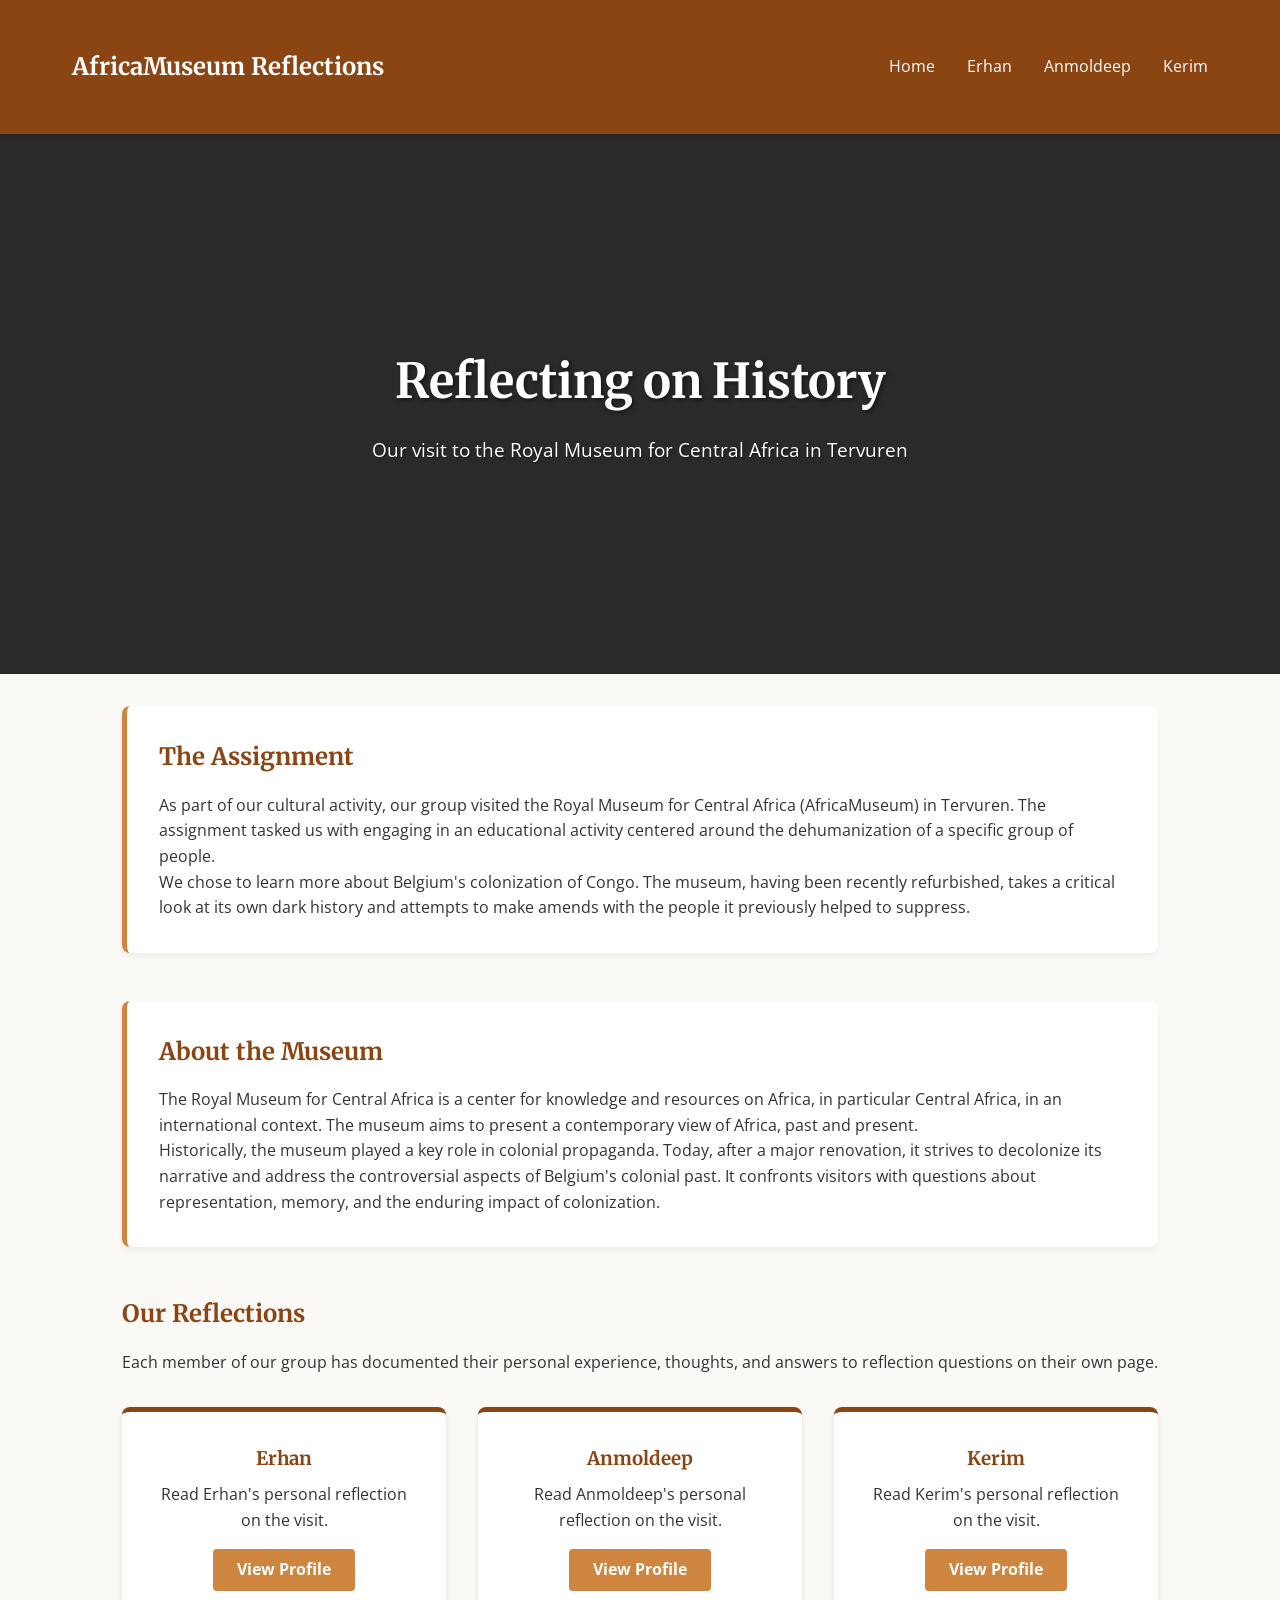
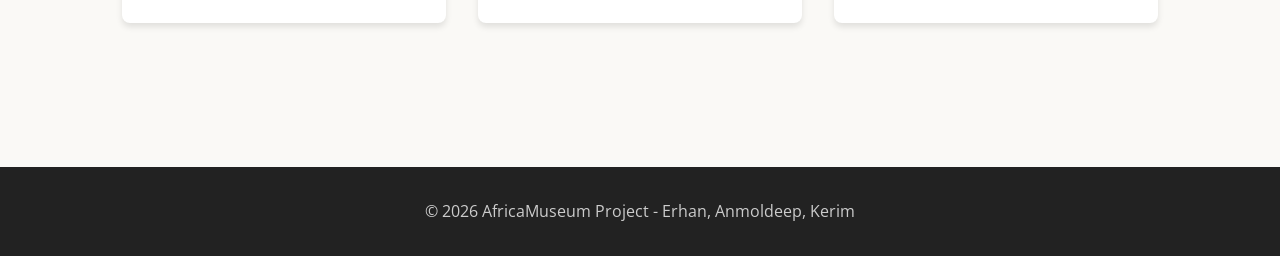
==== index.html @ 5ad71467 "start" ====
<!DOCTYPE html>
<html lang="en">
<head>
    <meta charset="UTF-8">
    <meta name="viewport" content="width=device-width, initial-scale=1.0">
    <title>Africa Museum Project</title>
    <link href="https://fonts.googleapis.com/css2?family=Merriweather:wght@400;700&family=Open+Sans:wght@400;600&display=swap" rel="stylesheet">
    <link rel="stylesheet" href="css/style.css">
</head>
<body>

    <!-- Navigation -->
    <nav class="navbar">
        <div class="container">
            <a href="index.html" class="logo">AfricaMuseum Reflections</a>
            <ul class="nav-links">
                <li><a href="index.html">Home</a></li>
                <li><a href="erhan.html">Erhan</a></li>
                <li><a href="anmoldeep.html">Anmoldeep</a></li>
                <li><a href="kerim.html">Kerim</a></li>
            </ul>
        </div>
    </nav>

    <!-- Hero Section -->
    <header class="hero">
        <div class="hero-content">
            <h1>Reflecting on History</h1>
            <p>Our visit to the Royal Museum for Central Africa in Tervuren</p>
        </div>
    </header>

    <!-- Main Content -->
    <main class="container">
        
        <!-- Assignment Context -->
        <section class="intro-text">
            <h2>The Assignment</h2>
            <p>As part of our cultural activity, our group visited the Royal Museum for Central Africa (AfricaMuseum) in Tervuren. The assignment tasked us with engaging in an educational activity centered around the dehumanization of a specific group of people.</p>
            <p>We chose to learn more about Belgium's colonization of Congo. The museum, having been recently refurbished, takes a critical look at its own dark history and attempts to make amends with the people it previously helped to suppress.</p>
        </section>

        <!-- Museum History / Context -->
        <section class="museum-history">
            <h2>About the Museum</h2>
            <p>The Royal Museum for Central Africa is a center for knowledge and resources on Africa, in particular Central Africa, in an international context. The museum aims to present a contemporary view of Africa, past and present.</p>
            <p>Historically, the museum played a key role in colonial propaganda. Today, after a major renovation, it strives to decolonize its narrative and address the controversial aspects of Belgium's colonial past. It confronts visitors with questions about representation, memory, and the enduring impact of colonization.</p>
        </section>

        <!-- Student Reflections Links -->
        <section>
            <h2>Our Reflections</h2>
            <p>Each member of our group has documented their personal experience, thoughts, and answers to reflection questions on their own page.</p>
            
            <div class="student-grid">
                <div class="student-card">
                    <h3>Erhan</h3>
                    <p>Read Erhan's personal reflection on the visit.</p>
                    <a href="erhan.html" class="btn">View Profile</a>
                </div>
                <div class="student-card">
                    <h3>Anmoldeep</h3>
                    <p>Read Anmoldeep's personal reflection on the visit.</p>
                    <a href="anmoldeep.html" class="btn">View Profile</a>
                </div>
                <div class="student-card">
                    <h3>Kerim</h3>
                    <p>Read Kerim's personal reflection on the visit.</p>
                    <a href="kerim.html" class="btn">View Profile</a>
                </div>
            </div>
        </section>

    </main>

    <!-- Footer -->
    <footer>
        <p>&copy; 2026 AfricaMuseum Project - Erhan, Anmoldeep, Kerim</p>
    </footer>

</body>
</html>
---- css/style.css ----
:root {
    --primary-color: #8B4513; /* SaddleBrown */
    --secondary-color: #CD853F; /* Peru */
    --accent-color: #DAA520; /* GoldenRod */
    --bg-color: #FAF9F6; /* Off-white / Eggshell */
    --text-color: #333;
    --light-text: #fff;
    --font-heading: 'Merriweather', serif;
    --font-body: 'Open Sans', sans-serif;
}

* {
    box-sizing: border-box;
    margin: 0;
    padding: 0;
}

body {
    font-family: var(--font-body);
    background-color: var(--bg-color);
    color: var(--text-color);
    line-height: 1.6;
}

h1, h2, h3, h4, h5, h6 {
    font-family: var(--font-heading);
    color: var(--primary-color);
    margin-bottom: 1rem;
}

a {
    text-decoration: none;
    color: inherit;
    transition: color 0.3s ease;
}

ul {
    list-style: none;
}

/* Navbar */
.navbar {
    background-color: var(--primary-color);
    color: var(--light-text);
    padding: 1rem 2rem;
    position: sticky;
    top: 0;
    z-index: 1000;
    box-shadow: 0 2px 5px rgba(0,0,0,0.1);
}

.navbar .container {
    display: flex;
    justify-content: space-between;
    align-items: center;
    max-width: 1200px;
    margin: 0 auto;
}

.logo {
    font-size: 1.5rem;
    font-weight: bold;
    font-family: var(--font-heading);
}

.nav-links {
    display: flex;
    gap: 2rem;
}

.nav-links a:hover {
    color: var(--accent-color);
}

/* Hero Section */
.hero {
    background: linear-gradient(rgba(0,0,0,0.5), rgba(0,0,0,0.5)), url('../images/museum-bg.jpg'); /* Placeholder for image */
    background-color: #555; /* Fallback */
    background-size: cover;
    background-position: center;
    height: 60vh;
    display: flex;
    justify-content: center;
    align-items: center;
    text-align: center;
    color: var(--light-text);
    padding: 0 1rem;
}

.hero-content h1 {
    font-size: 3rem;
    margin-bottom: 1rem;
    color: var(--light-text);
    text-shadow: 2px 2px 4px rgba(0,0,0,0.5);
}

.hero-content p {
    font-size: 1.2rem;
    max-width: 700px;
    margin: 0 auto;
    text-shadow: 1px 1px 2px rgba(0,0,0,0.5);
}

/* Container */
.container {
    max-width: 1100px;
    margin: 0 auto;
    padding: 2rem;
}

/* Sections */
section {
    margin-bottom: 3rem;
}

.intro-text, .museum-history {
    background: #fff;
    padding: 2rem;
    border-radius: 8px; /* Slightly rounded corners */
    box-shadow: 0 4px 6px rgba(0,0,0,0.05);
    border-left: 5px solid var(--secondary-color);
}

/* Cards for Students */
.student-grid {
    display: grid;
    grid-template-columns: repeat(auto-fit, minmax(250px, 1fr));
    gap: 2rem;
    margin-top: 2rem;
}

.student-card {
    background: #fff;
    border-radius: 8px;
    overflow: hidden;
    box-shadow: 0 4px 6px rgba(0,0,0,0.1);
    transition: transform 0.3s ease;
    text-align: center;
    padding: 2rem;
    border-top: 5px solid var(--primary-color);
}

.student-card:hover {
    transform: translateY(-5px);
}

.student-card h3 {
    margin-bottom: 0.5rem;
}

.btn {
    display: inline-block;
    padding: 0.5rem 1.5rem;
    background-color: var(--secondary-color);
    color: var(--light-text);
    border-radius: 4px;
    margin-top: 1rem;
    font-weight: bold;
}

.btn:hover {
    background-color: var(--primary-color);
}

/* Student Page Layout */
.profile-header {
    background-color: var(--primary-color);
    color: var(--light-text);
    padding: 3rem 0;
    text-align: center;
    margin-bottom: 2rem;
}

.reflection-section {
    background: #fff;
    padding: 2rem;
    margin-bottom: 2rem;
    border-radius: 8px;
    box-shadow: 0 2px 4px rgba(0,0,0,0.05);
}

.reflection-section h2 {
    border-bottom: 2px solid var(--accent-color);
    padding-bottom: 0.5rem;
    display: inline-block;
}

/* Footer */
footer {
    background-color: #222;
    color: #ccc;
    text-align: center;
    padding: 2rem;
    margin-top: 4rem;
}

/* Responsive */
@media (max-width: 768px) {
    .nav-links {
        display: none; /* simple mobile hide for now, could be burger menu */
    }
    .hero-content h1 {
        font-size: 2rem;
    }
}
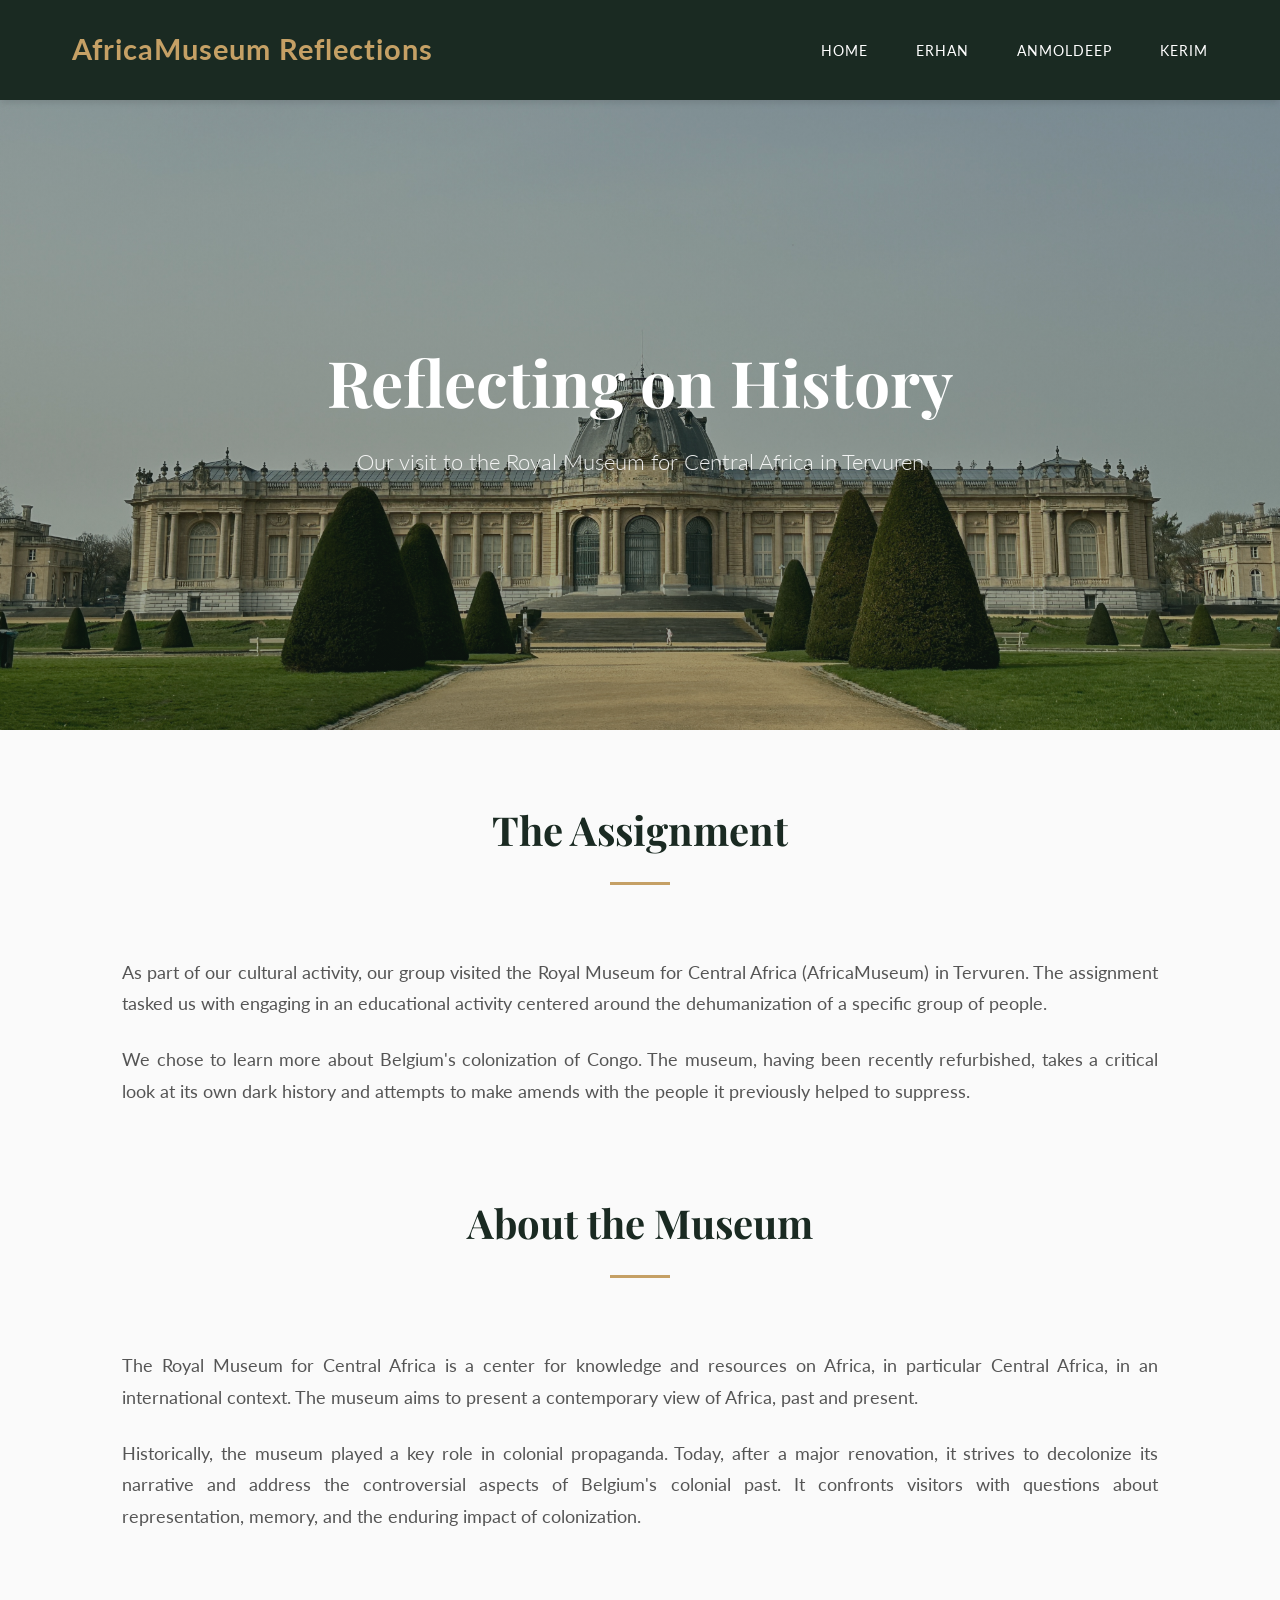
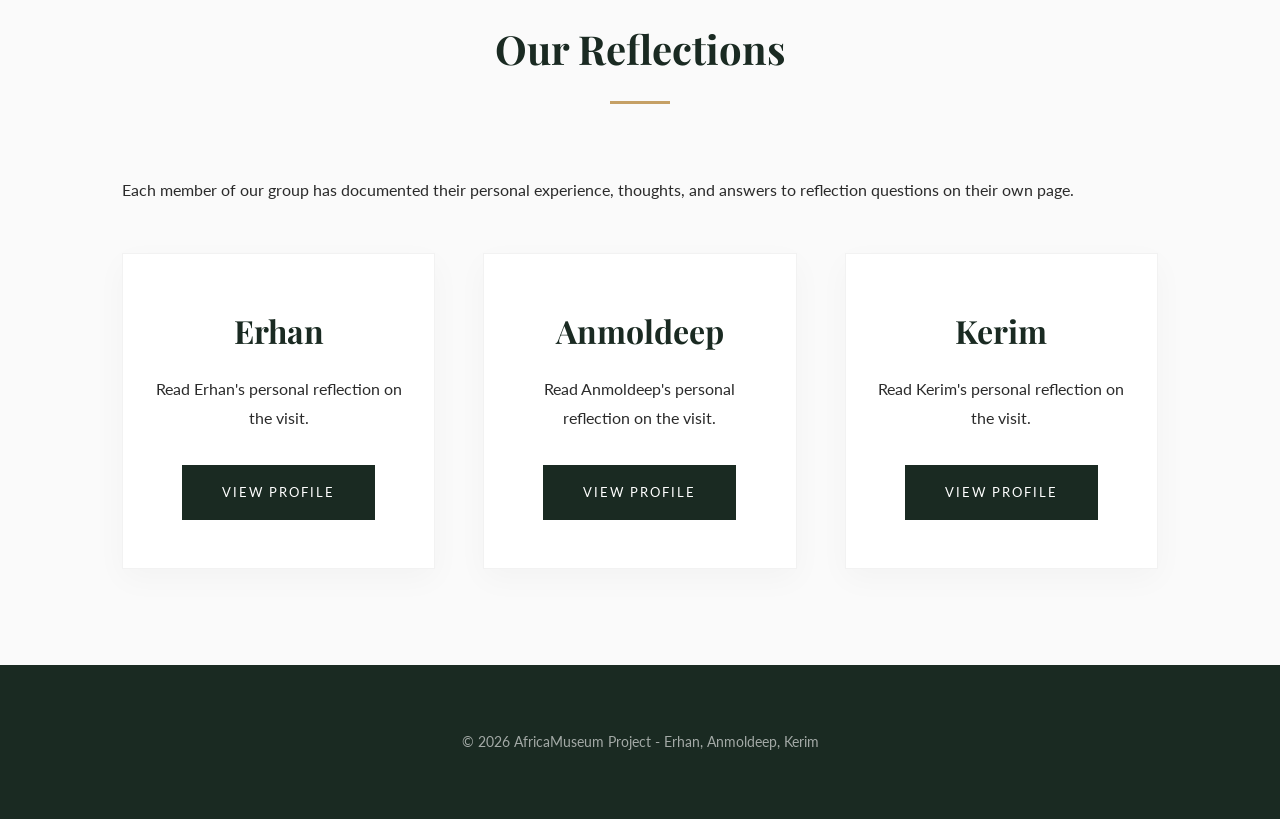
==== commit a6fb88a2: "begin met alles perfect" ====
--- a/index.html
+++ b/index.html
@@ -4,7 +4,7 @@
     <meta charset="UTF-8">
     <meta name="viewport" content="width=device-width, initial-scale=1.0">
     <title>Africa Museum Project</title>
-    <link href="https://fonts.googleapis.com/css2?family=Merriweather:wght@400;700&family=Open+Sans:wght@400;600&display=swap" rel="stylesheet">
+    <link href="https://fonts.googleapis.com/css2?family=Lato:wght@300;400;700&family=Playfair+Display:wght@400;700&display=swap" rel="stylesheet">
     <link rel="stylesheet" href="css/style.css">
 </head>
 <body>
--- a/css/style.css
+++ b/css/style.css
@@ -1,12 +1,13 @@
 :root {
-    --primary-color: #8B4513; /* SaddleBrown */
-    --secondary-color: #CD853F; /* Peru */
-    --accent-color: #DAA520; /* GoldenRod */
-    --bg-color: #FAF9F6; /* Off-white / Eggshell */
-    --text-color: #333;
-    --light-text: #fff;
-    --font-heading: 'Merriweather', serif;
-    --font-body: 'Open Sans', sans-serif;
+    --primary-color: #1a2a22; /* Zeer donkergroen - Professioneel en museum-achtig */
+    --accent-color: #c5a065; /* Goud/Beige - Klassiek en chique */
+    --bg-color: #fafafa; /* Heel lichtgrijs / bijna wit */
+    --text-color: #2b2b2b; /* Donkergrijs voor leesbaarheid */
+    --light-text: #ffffff;
+    --card-bg: #ffffff;
+    --font-heading: 'Playfair Display', serif; /* Elegante krant-achtige font */
+    --font-body: 'Lato', sans-serif; /* Strakke moderne font */
+    --spacing: 2rem;
 }
 
 * {
@@ -19,34 +20,34 @@
     font-family: var(--font-body);
     background-color: var(--bg-color);
     color: var(--text-color);
-    line-height: 1.6;
-}
-
-h1, h2, h3, h4, h5, h6 {
+    line-height: 1.8;
+}
+
+h1, h2, h3, h4 {
     font-family: var(--font-heading);
     color: var(--primary-color);
     margin-bottom: 1rem;
+    font-weight: 700;
 }
 
 a {
     text-decoration: none;
     color: inherit;
-    transition: color 0.3s ease;
+    transition: all 0.3s ease;
 }
 
 ul {
     list-style: none;
 }
 
-/* Navbar */
+/* Luxe Navbar */
 .navbar {
     background-color: var(--primary-color);
-    color: var(--light-text);
-    padding: 1rem 2rem;
+    padding: 1.5rem 0;
     position: sticky;
     top: 0;
     z-index: 1000;
-    box-shadow: 0 2px 5px rgba(0,0,0,0.1);
+    box-shadow: 0 4px 6px -1px rgba(0, 0, 0, 0.1);
 }
 
 .navbar .container {
@@ -55,151 +56,253 @@
     align-items: center;
     max-width: 1200px;
     margin: 0 auto;
+    padding: 0 2rem;
 }
 
 .logo {
-    font-size: 1.5rem;
+    font-size: 1.8rem;
     font-weight: bold;
-    font-family: var(--font-heading);
+    color: var(--accent-color);
+    letter-spacing: 1px;
 }
 
 .nav-links {
     display: flex;
-    gap: 2rem;
+    gap: 3rem;
+}
+
+.nav-links a {
+    color: var(--light-text);
+    font-weight: 400;
+    text-transform: uppercase;
+    font-size: 0.9rem;
+    letter-spacing: 1px;
+    position: relative;
+}
+
+.nav-links a::after {
+    content: '';
+    position: absolute;
+    width: 0;
+    height: 2px;
+    bottom: -5px;
+    left: 0;
+    background-color: var(--accent-color);
+    transition: width 0.3s ease;
 }
 
 .nav-links a:hover {
     color: var(--accent-color);
 }
 
-/* Hero Section */
+.nav-links a:hover::after {
+    width: 100%;
+}
+
+.nav-links a.active {
+    color: var(--accent-color);
+    border-bottom: 2px solid var(--accent-color);
+}
+
+
+/* Modern Hero Section */
 .hero {
-    background: linear-gradient(rgba(0,0,0,0.5), rgba(0,0,0,0.5)), url('../images/museum-bg.jpg'); /* Placeholder for image */
-    background-color: #555; /* Fallback */
+    background: linear-gradient(rgba(26, 42, 34, 0.4), rgba(26, 42, 34, 0.4)), url('../HoofdFoto.JPG');
+    background-color: var(--primary-color); /* Fallback */
     background-size: cover;
     background-position: center;
-    height: 60vh;
+    height: 70vh;
     display: flex;
     justify-content: center;
     align-items: center;
     text-align: center;
     color: var(--light-text);
-    padding: 0 1rem;
+    padding: 0 2rem;
+    margin-bottom: 4rem;
+}
+
+.hero-content {
+    max-width: 800px;
+    animation: fadeIn 1s ease-out;
 }
 
 .hero-content h1 {
-    font-size: 3rem;
-    margin-bottom: 1rem;
-    color: var(--light-text);
-    text-shadow: 2px 2px 4px rgba(0,0,0,0.5);
+    font-size: 4rem;
+    color: var(--light-text);
+    margin-bottom: 1.5rem;
+    line-height: 1.1;
 }
 
 .hero-content p {
-    font-size: 1.2rem;
-    max-width: 700px;
-    margin: 0 auto;
-    text-shadow: 1px 1px 2px rgba(0,0,0,0.5);
-}
-
-/* Container */
+    font-size: 1.4rem;
+    font-weight: 300;
+    opacity: 0.9;
+}
+
+/* Layout Container */
 .container {
     max-width: 1100px;
     margin: 0 auto;
-    padding: 2rem;
-}
-
-/* Sections */
+    padding: 0 2rem;
+}
+
+/* Secties met witruimte */
 section {
+    margin-bottom: 5rem;
+}
+
+section h2 {
+    font-size: 2.5rem;
+    text-align: center;
+    position: relative;
+    padding-bottom: 1.5rem;
     margin-bottom: 3rem;
-}
-
-.intro-text, .museum-history {
-    background: #fff;
-    padding: 2rem;
-    border-radius: 8px; /* Slightly rounded corners */
-    box-shadow: 0 4px 6px rgba(0,0,0,0.05);
-    border-left: 5px solid var(--secondary-color);
-}
-
-/* Cards for Students */
+    color: var(--primary-color);
+}
+
+section h2::after {
+    content: '';
+    display: block;
+    width: 60px;
+    height: 3px;
+    background-color: var(--accent-color);
+    margin: 1rem auto 0;
+}
+
+/* Tekstblokken */
+.intro-text p, .museum-history p, .reflection-section p {
+    font-size: 1.1rem;
+    color: #555;
+    margin-bottom: 1.5rem;
+    text-align: justify;
+}
+
+.content-box {
+    background: var(--card-bg);
+    padding: 3rem;
+    border-radius: 1px;
+    box-shadow: 0 20px 40px rgba(0,0,0,0.04);
+}
+
+/* Student Cards - Minimalistisch */
 .student-grid {
     display: grid;
-    grid-template-columns: repeat(auto-fit, minmax(250px, 1fr));
-    gap: 2rem;
-    margin-top: 2rem;
+    grid-template-columns: repeat(auto-fit, minmax(300px, 1fr));
+    gap: 3rem;
+    margin-top: 3rem;
 }
 
 .student-card {
-    background: #fff;
-    border-radius: 8px;
-    overflow: hidden;
-    box-shadow: 0 4px 6px rgba(0,0,0,0.1);
-    transition: transform 0.3s ease;
-    text-align: center;
-    padding: 2rem;
-    border-top: 5px solid var(--primary-color);
+    background: var(--card-bg);
+    padding: 3rem 2rem;
+    text-align: center;
+    border: 1px solid rgba(0,0,0,0.05);
+    box-shadow: 0 10px 30px rgba(0,0,0,0.03);
+    transition: transform 0.4s cubic-bezier(0.175, 0.885, 0.32, 1.275), box-shadow 0.4s ease;
 }
 
 .student-card:hover {
-    transform: translateY(-5px);
+    transform: translateY(-10px);
+    box-shadow: 0 20px 40px rgba(0,0,0,0.08);
+    border-bottom: 3px solid var(--accent-color);
 }
 
 .student-card h3 {
-    margin-bottom: 0.5rem;
+    font-size: 2rem;
+    margin-bottom: 1rem;
 }
 
 .btn {
     display: inline-block;
-    padding: 0.5rem 1.5rem;
-    background-color: var(--secondary-color);
-    color: var(--light-text);
-    border-radius: 4px;
-    margin-top: 1rem;
+    padding: 1rem 2.5rem;
+    background-color: var(--primary-color);
+    color: var(--light-text);
+    text-transform: uppercase;
+    font-size: 0.8rem;
+    letter-spacing: 2px;
+    margin-top: 2rem;
+    border: none;
+    cursor: pointer;
+    transition: background-color 0.3s;
+}
+
+.btn:hover {
+    background-color: var(--accent-color);
+    color: var(--primary-color);
     font-weight: bold;
 }
 
-.btn:hover {
-    background-color: var(--primary-color);
-}
-
-/* Student Page Layout */
+/* Student Profile Page Specifics */
 .profile-header {
     background-color: var(--primary-color);
     color: var(--light-text);
-    padding: 3rem 0;
-    text-align: center;
-    margin-bottom: 2rem;
-}
-
+    padding: 6rem 0;
+    text-align: center;
+    margin-bottom: 4rem;
+}
+
+.profile-header h1 {
+    color: var(--accent-color);
+    font-size: 3.5rem;
+}
+
+/* Reflection Section Tweaks */
 .reflection-section {
-    background: #fff;
-    padding: 2rem;
-    margin-bottom: 2rem;
-    border-radius: 8px;
-    box-shadow: 0 2px 4px rgba(0,0,0,0.05);
+    background: var(--card-bg);
+    padding: 3rem;
+    margin-bottom: 3rem;
+    box-shadow: 0 5px 15px rgba(0,0,0,0.03);
+    border-left: 4px solid var(--accent-color);
 }
 
 .reflection-section h2 {
-    border-bottom: 2px solid var(--accent-color);
+    text-align: left;
+    font-size: 2rem;
+    border: none;
     padding-bottom: 0.5rem;
-    display: inline-block;
-}
-
-/* Footer */
+}
+
+.reflection-section h2::after {
+    margin: 1rem 0 0; /* Left align underline */
+}
+
+.reflection-section h3 {
+    font-family: var(--font-body);
+    font-size: 1.2rem;
+    color: var(--accent-color);
+    margin-top: 2rem;
+    margin-bottom: 0.5rem;
+    text-transform: uppercase;
+    letter-spacing: 1px;
+}
+
+/* Footer stringently */
 footer {
-    background-color: #222;
-    color: #ccc;
-    text-align: center;
-    padding: 2rem;
-    margin-top: 4rem;
-}
-
-/* Responsive */
+    background-color: var(--primary-color);
+    color: rgba(255,255,255,0.6);
+    text-align: center;
+    padding: 4rem 2rem;
+    margin-top: 6rem;
+    font-size: 0.9rem;
+}
+
+/* Animatie */
+@keyframes fadeIn {
+    from { opacity: 0; transform: translateY(20px); }
+    to { opacity: 1; transform: translateY(0); }
+}
+
+/* Mobile Tweaks */
 @media (max-width: 768px) {
     .nav-links {
-        display: none; /* simple mobile hide for now, could be burger menu */
+        display: none; /* Add JS for hamburger later if needed */
     }
+    
     .hero-content h1 {
-        font-size: 2rem;
+        font-size: 2.5rem;
     }
-}
+    
+    .student-grid {
+        grid-template-columns: 1fr;
+    }
+}
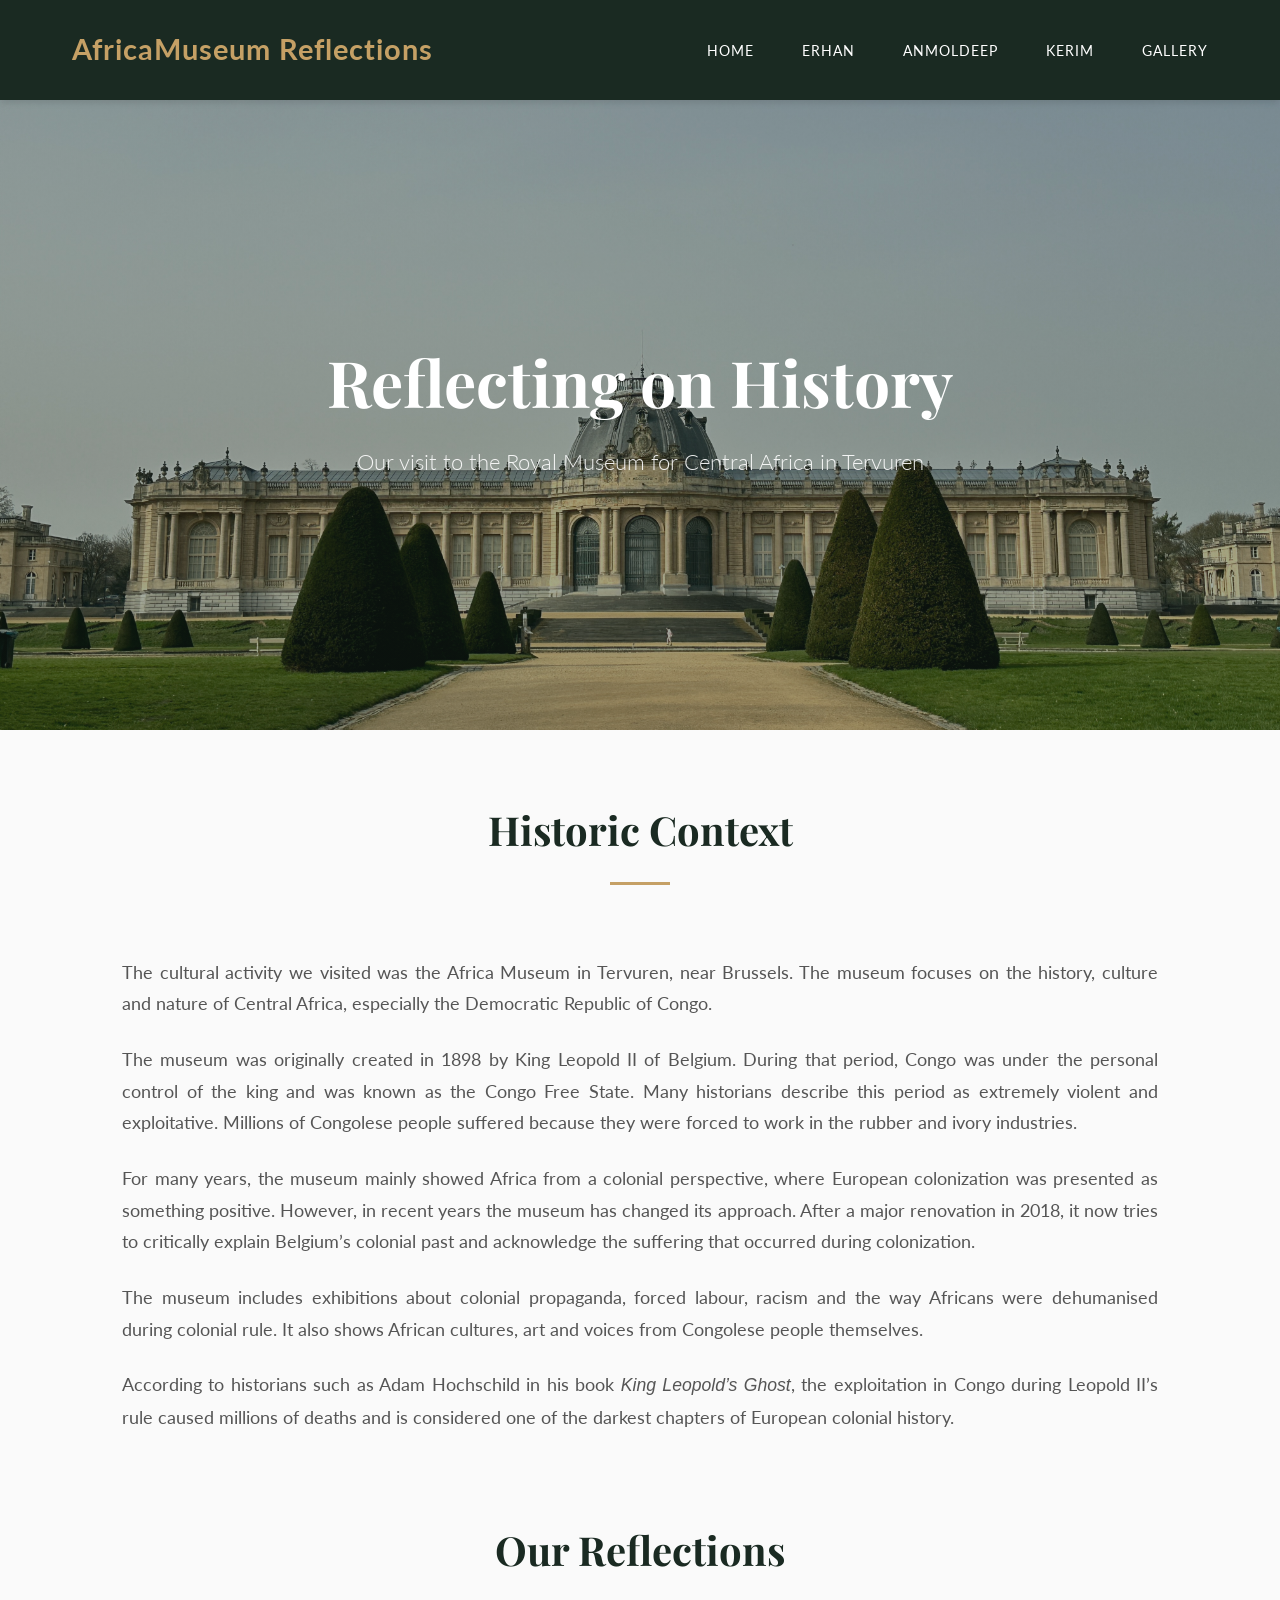
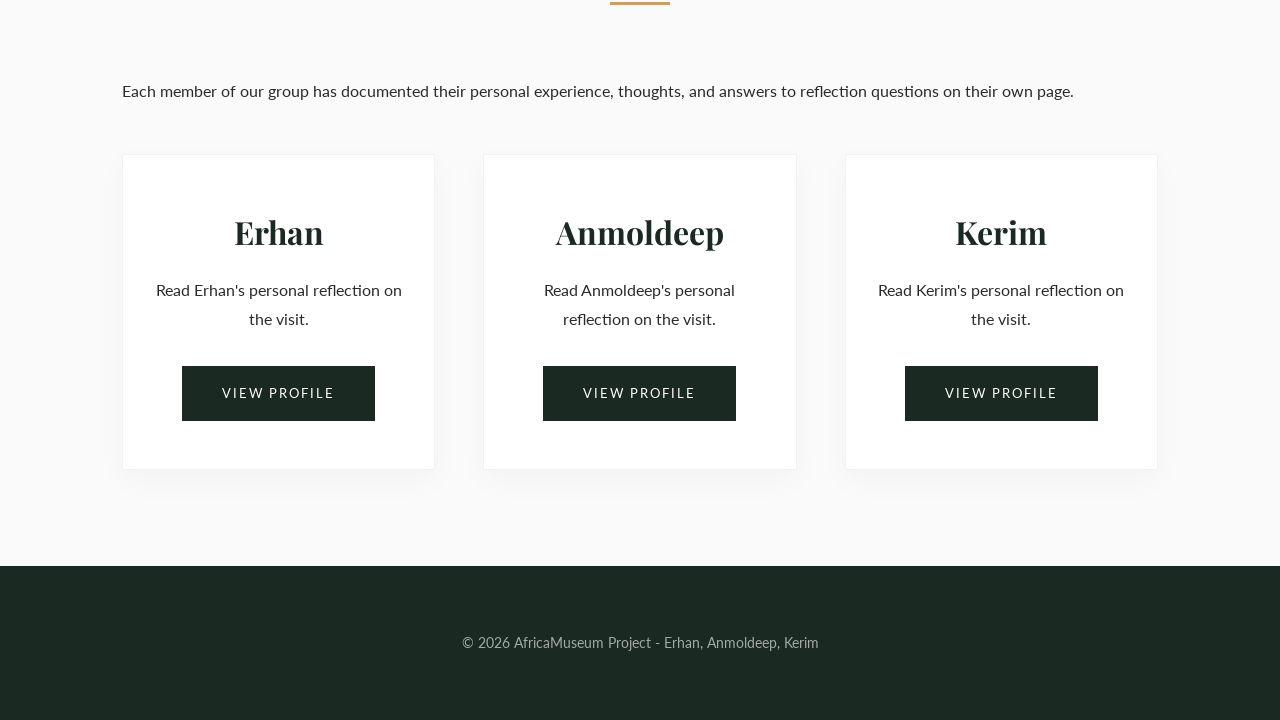
==== commit 1e2076c3: "site fully ready voor iedereen" ====
--- a/index.html
+++ b/index.html
@@ -18,6 +18,7 @@
                 <li><a href="erhan.html">Erhan</a></li>
                 <li><a href="anmoldeep.html">Anmoldeep</a></li>
                 <li><a href="kerim.html">Kerim</a></li>
+                <li><a href="gallery.html">Gallery</a></li>
             </ul>
         </div>
     </nav>
@@ -33,18 +34,18 @@
     <!-- Main Content -->
     <main class="container">
         
-        <!-- Assignment Context -->
-        <section class="intro-text">
-            <h2>The Assignment</h2>
-            <p>As part of our cultural activity, our group visited the Royal Museum for Central Africa (AfricaMuseum) in Tervuren. The assignment tasked us with engaging in an educational activity centered around the dehumanization of a specific group of people.</p>
-            <p>We chose to learn more about Belgium's colonization of Congo. The museum, having been recently refurbished, takes a critical look at its own dark history and attempts to make amends with the people it previously helped to suppress.</p>
-        </section>
-
-        <!-- Museum History / Context -->
-        <section class="museum-history">
-            <h2>About the Museum</h2>
-            <p>The Royal Museum for Central Africa is a center for knowledge and resources on Africa, in particular Central Africa, in an international context. The museum aims to present a contemporary view of Africa, past and present.</p>
-            <p>Historically, the museum played a key role in colonial propaganda. Today, after a major renovation, it strives to decolonize its narrative and address the controversial aspects of Belgium's colonial past. It confronts visitors with questions about representation, memory, and the enduring impact of colonization.</p>
+        <!-- Historic Context -->
+        <section class="intro-text" id="historic-context">
+            <h2>Historic Context</h2>
+            <p>The cultural activity we visited was the Africa Museum in Tervuren, near Brussels. The museum focuses on the history, culture and nature of Central Africa, especially the Democratic Republic of Congo.</p>
+            
+            <p>The museum was originally created in 1898 by King Leopold II of Belgium. During that period, Congo was under the personal control of the king and was known as the Congo Free State. Many historians describe this period as extremely violent and exploitative. Millions of Congolese people suffered because they were forced to work in the rubber and ivory industries.</p>
+            
+            <p>For many years, the museum mainly showed Africa from a colonial perspective, where European colonization was presented as something positive. However, in recent years the museum has changed its approach. After a major renovation in 2018, it now tries to critically explain Belgium’s colonial past and acknowledge the suffering that occurred during colonization.</p>
+            
+            <p>The museum includes exhibitions about colonial propaganda, forced labour, racism and the way Africans were dehumanised during colonial rule. It also shows African cultures, art and voices from Congolese people themselves.</p>
+            
+            <p>According to historians such as Adam Hochschild in his book <em>King Leopold’s Ghost</em>, the exploitation in Congo during Leopold II’s rule caused millions of deaths and is considered one of the darkest chapters of European colonial history.</p>
         </section>
 
         <!-- Student Reflections Links -->
--- a/css/style.css
+++ b/css/style.css
@@ -107,7 +107,7 @@
 
 /* Modern Hero Section */
 .hero {
-    background: linear-gradient(rgba(26, 42, 34, 0.4), rgba(26, 42, 34, 0.4)), url('../HoofdFoto.JPG');
+    background: linear-gradient(rgba(26, 42, 34, 0.4), rgba(26, 42, 34, 0.4)), url('../images/HoofdFoto.JPG');
     background-color: var(--primary-color); /* Fallback */
     background-size: cover;
     background-position: center;
@@ -274,6 +274,63 @@
     margin-bottom: 0.5rem;
     text-transform: uppercase;
     letter-spacing: 1px;
+}
+
+/* Gallery Styles */
+.gallery-grid {
+    display: grid;
+    grid-template-columns: repeat(auto-fill, minmax(280px, 1fr));
+    gap: 20px;
+}
+
+.gallery-item {
+    position: relative;
+    overflow: hidden;
+    border-radius: 8px;
+    box-shadow: 0 4px 6px rgba(0,0,0,0.1);
+    transition: transform 0.3s ease;
+    cursor: pointer;
+}
+
+.gallery-item:hover {
+    transform: scale(1.02);
+}
+
+.gallery-item img {
+    width: 100%;
+    height: 100%;
+    object-fit: cover;
+    display: block;
+}
+
+.gallery-item .caption {
+    position: absolute;
+    bottom: 0;
+    left: 0;
+    width: 100%;
+    background: rgba(26, 42, 34, 0.8); /* Primary color with transparency */
+    color: #fff;
+    padding: 10px;
+    text-align: center;
+    opacity: 0;
+    transition: opacity 0.3s ease;
+}
+
+.gallery-item:hover .caption {
+    opacity: 1;
+}
+
+/* Erhan Specific Styles */
+.hero-erhan {
+    background: linear-gradient(rgba(26, 42, 34, 0.4), rgba(26, 42, 34, 0.4)), url('../images/erhan-bg.JPG'); 
+    background-size: cover;
+    background-position: center;
+    height: 70vh;
+    display: flex;
+    justify-content: center;
+    align-items: center;
+    padding: 0 2rem;
+    color: var(--light-text);
 }
 
 /* Footer stringently */
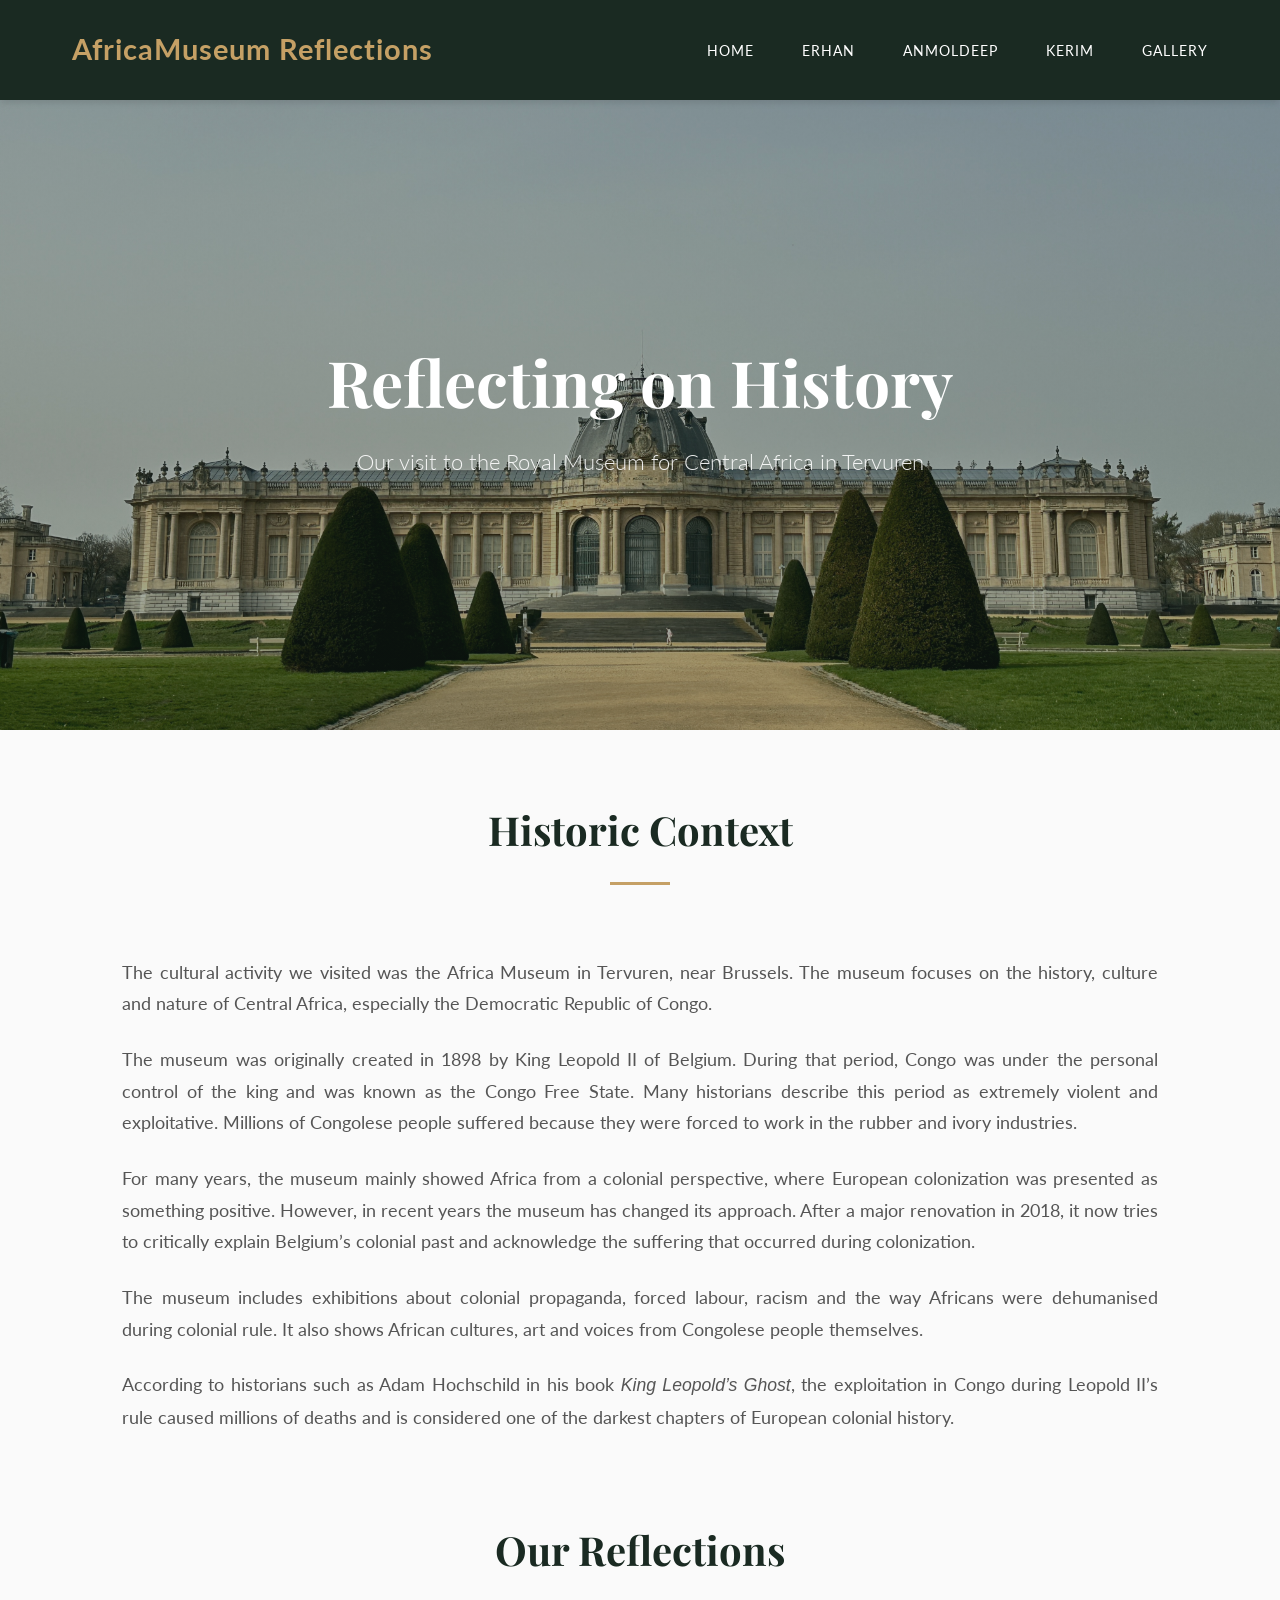
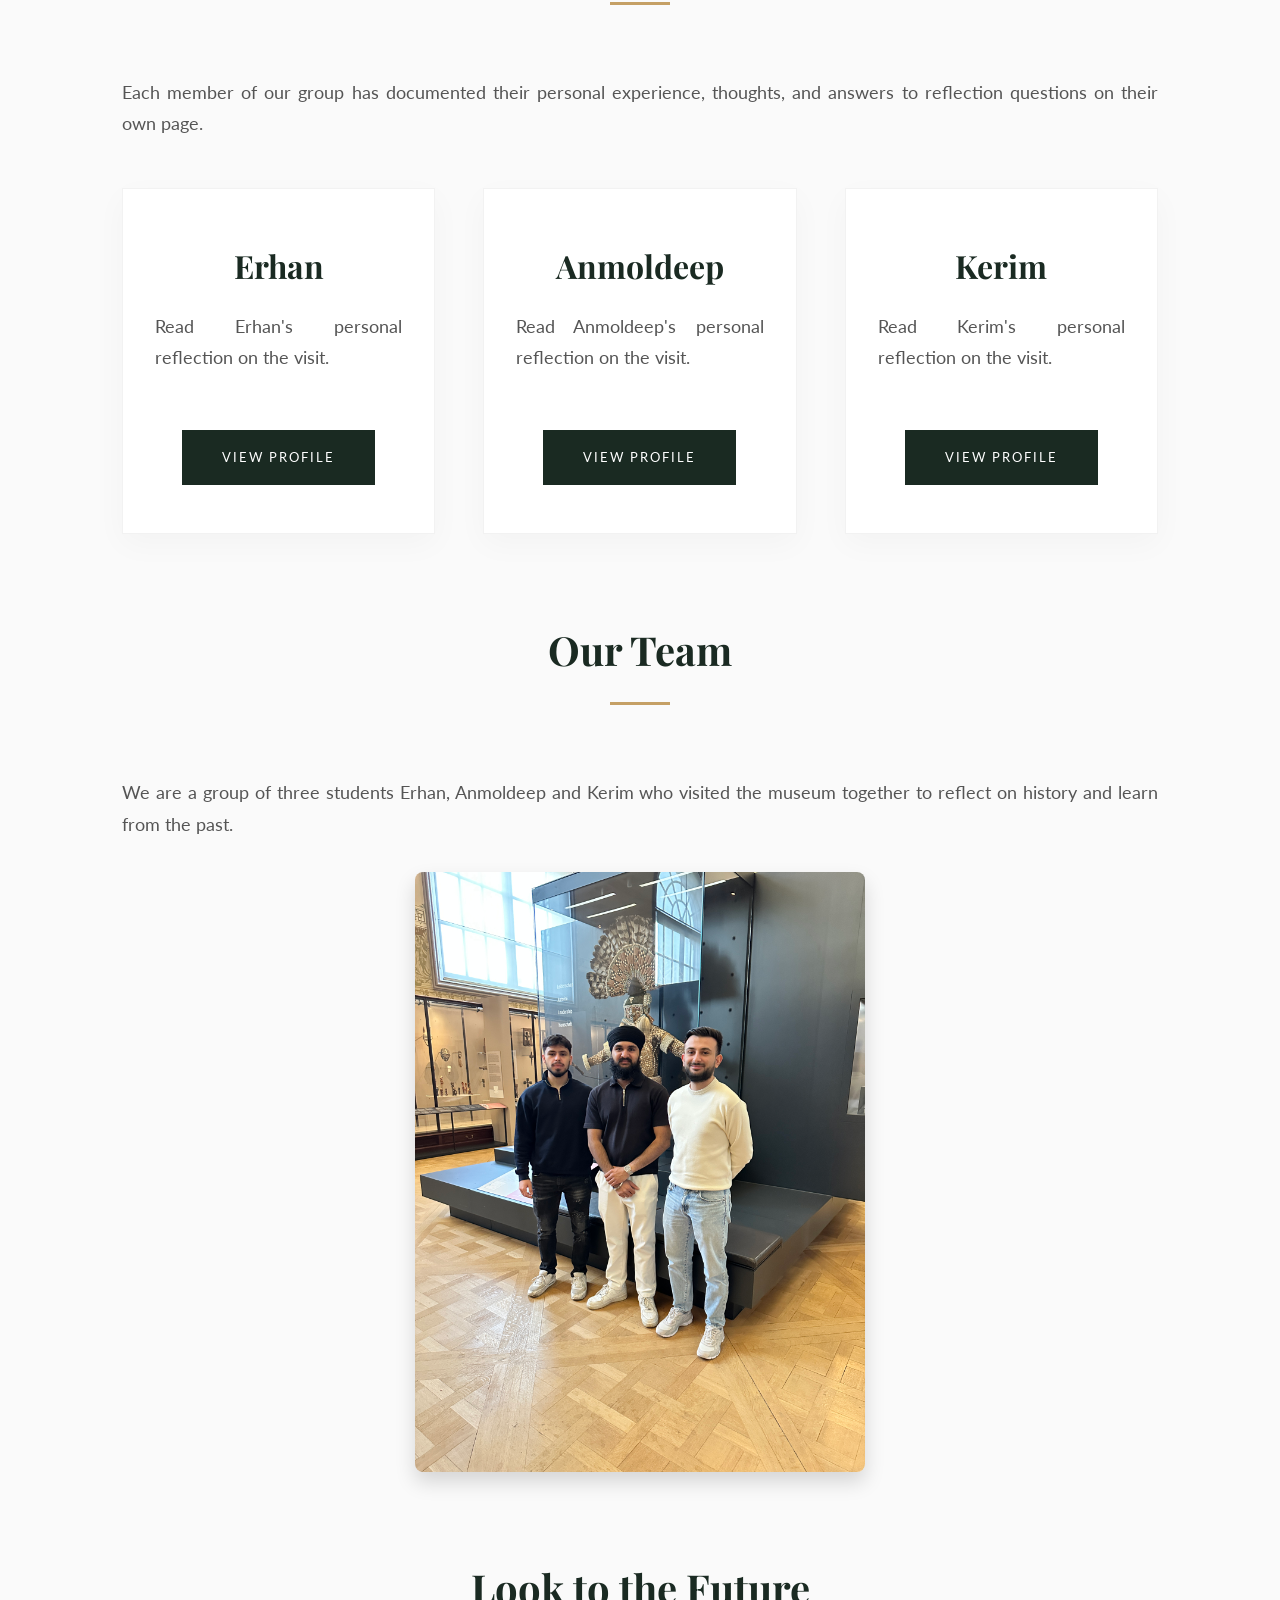
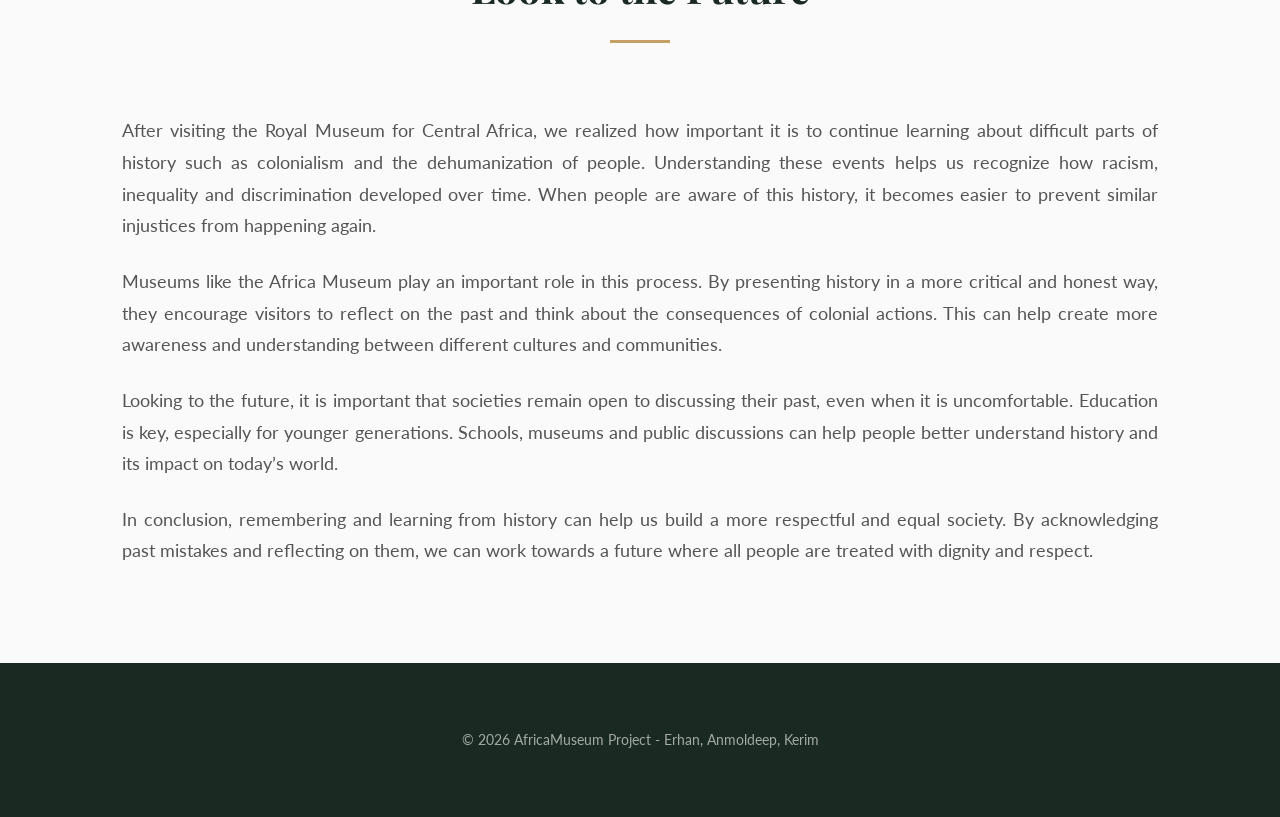
==== commit f2809a13: "Erhan klaar met home pagina" ====
--- a/index.html
+++ b/index.html
@@ -49,7 +49,7 @@
         </section>
 
         <!-- Student Reflections Links -->
-        <section>
+        <section class="intro-text">
             <h2>Our Reflections</h2>
             <p>Each member of our group has documented their personal experience, thoughts, and answers to reflection questions on their own page.</p>
             
@@ -72,6 +72,27 @@
             </div>
         </section>
 
+        <!-- Our Team -->
+        <section class="intro-text" style="text-align: center;">
+            <h2>Our Team</h2>
+            <p>We are a group of three students Erhan, Anmoldeep and Kerim who visited the museum together to reflect on history and learn from the past.</p>
+            <div style="display: flex; justify-content: center; margin-top: 2rem;">
+                <img src="images/team-foto.JPG" alt="Our Team at the Museum" style="max-width: 100%; max-height: 600px; border-radius: 8px; box-shadow: 0 10px 20px rgba(0,0,0,0.15); object-fit: contain;">
+            </div>
+        </section>
+
+        <!-- Look to the Future -->
+        <section class="intro-text">
+            <h2>Look to the Future</h2>
+            <p>After visiting the Royal Museum for Central Africa, we realized how important it is to continue learning about difficult parts of history such as colonialism and the dehumanization of people. Understanding these events helps us recognize how racism, inequality and discrimination developed over time. When people are aware of this history, it becomes easier to prevent similar injustices from happening again.</p>
+            
+            <p>Museums like the Africa Museum play an important role in this process. By presenting history in a more critical and honest way, they encourage visitors to reflect on the past and think about the consequences of colonial actions. This can help create more awareness and understanding between different cultures and communities.</p>
+            
+            <p>Looking to the future, it is important that societies remain open to discussing their past, even when it is uncomfortable. Education is key, especially for younger generations. Schools, museums and public discussions can help people better understand history and its impact on today’s world.</p>
+            
+            <p>In conclusion, remembering and learning from history can help us build a more respectful and equal society. By acknowledging past mistakes and reflecting on them, we can work towards a future where all people are treated with dignity and respect.</p>
+        </section>
+
     </main>
 
     <!-- Footer -->
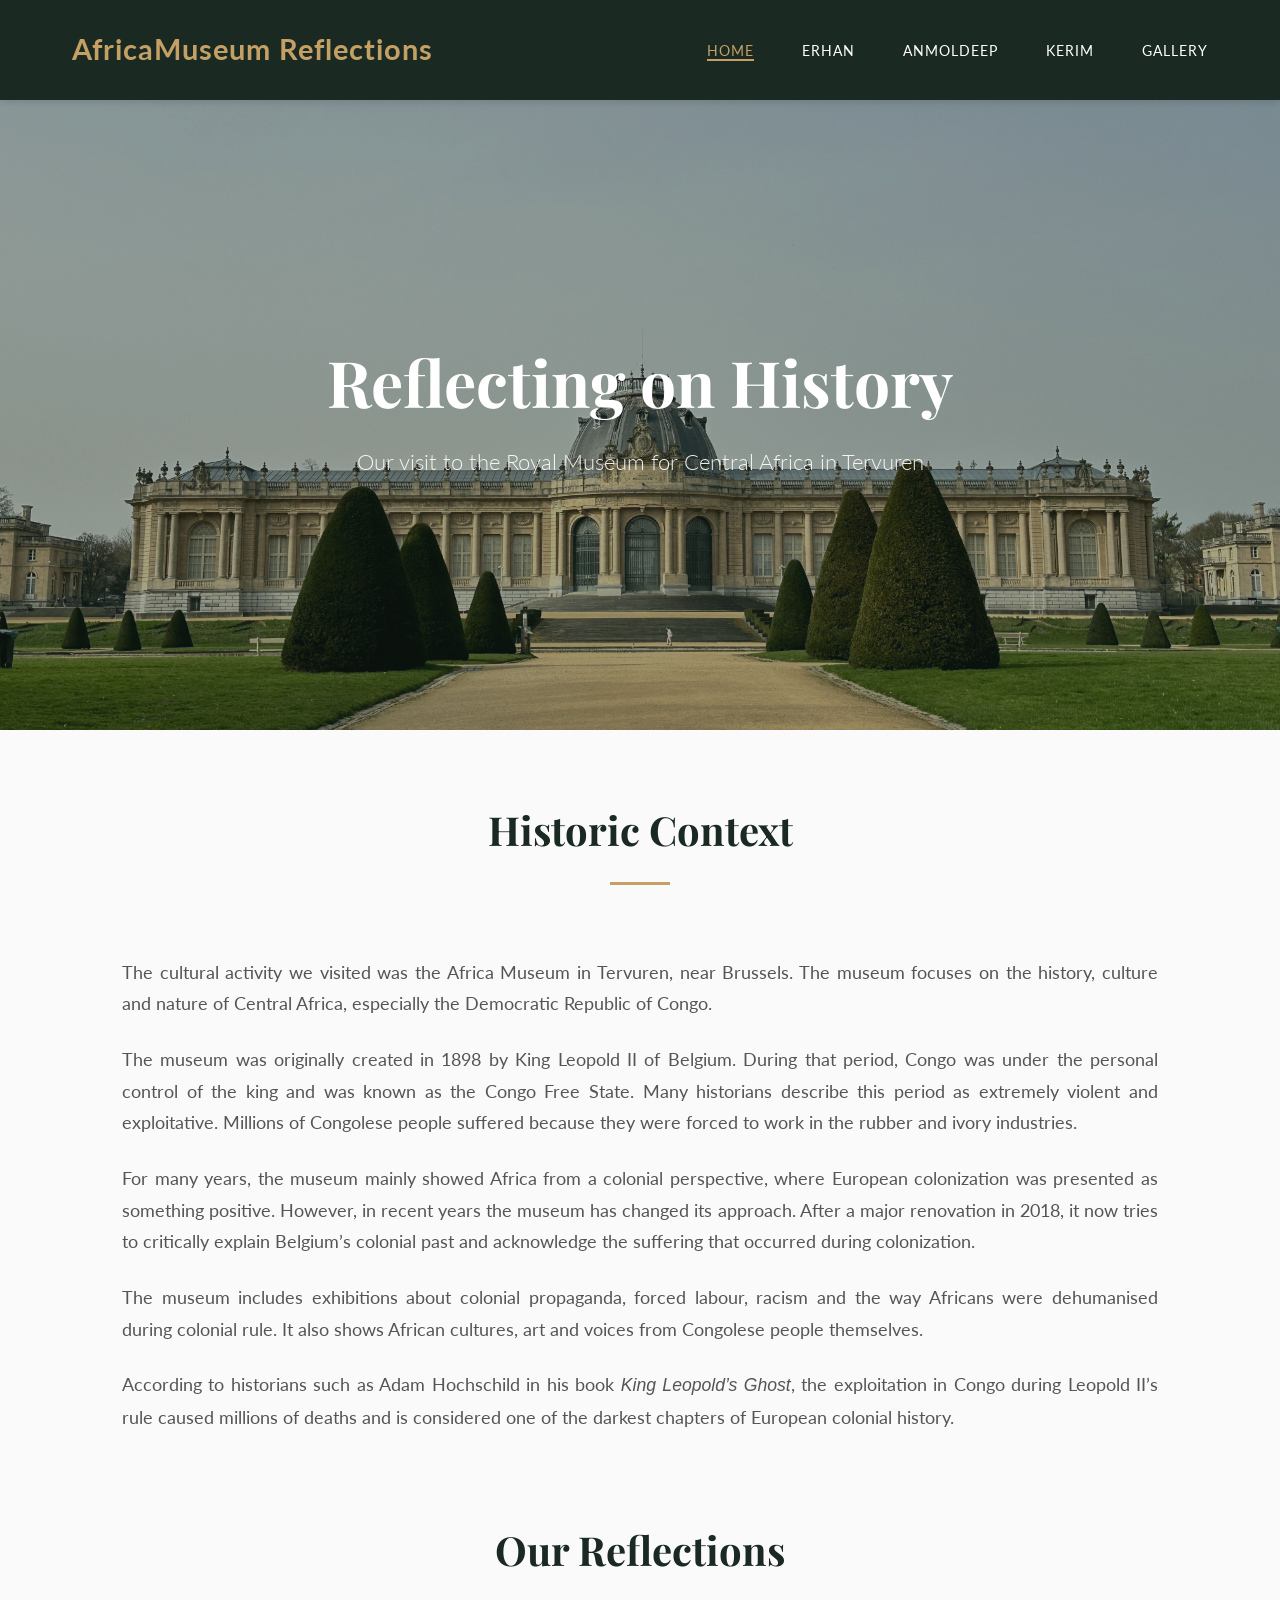
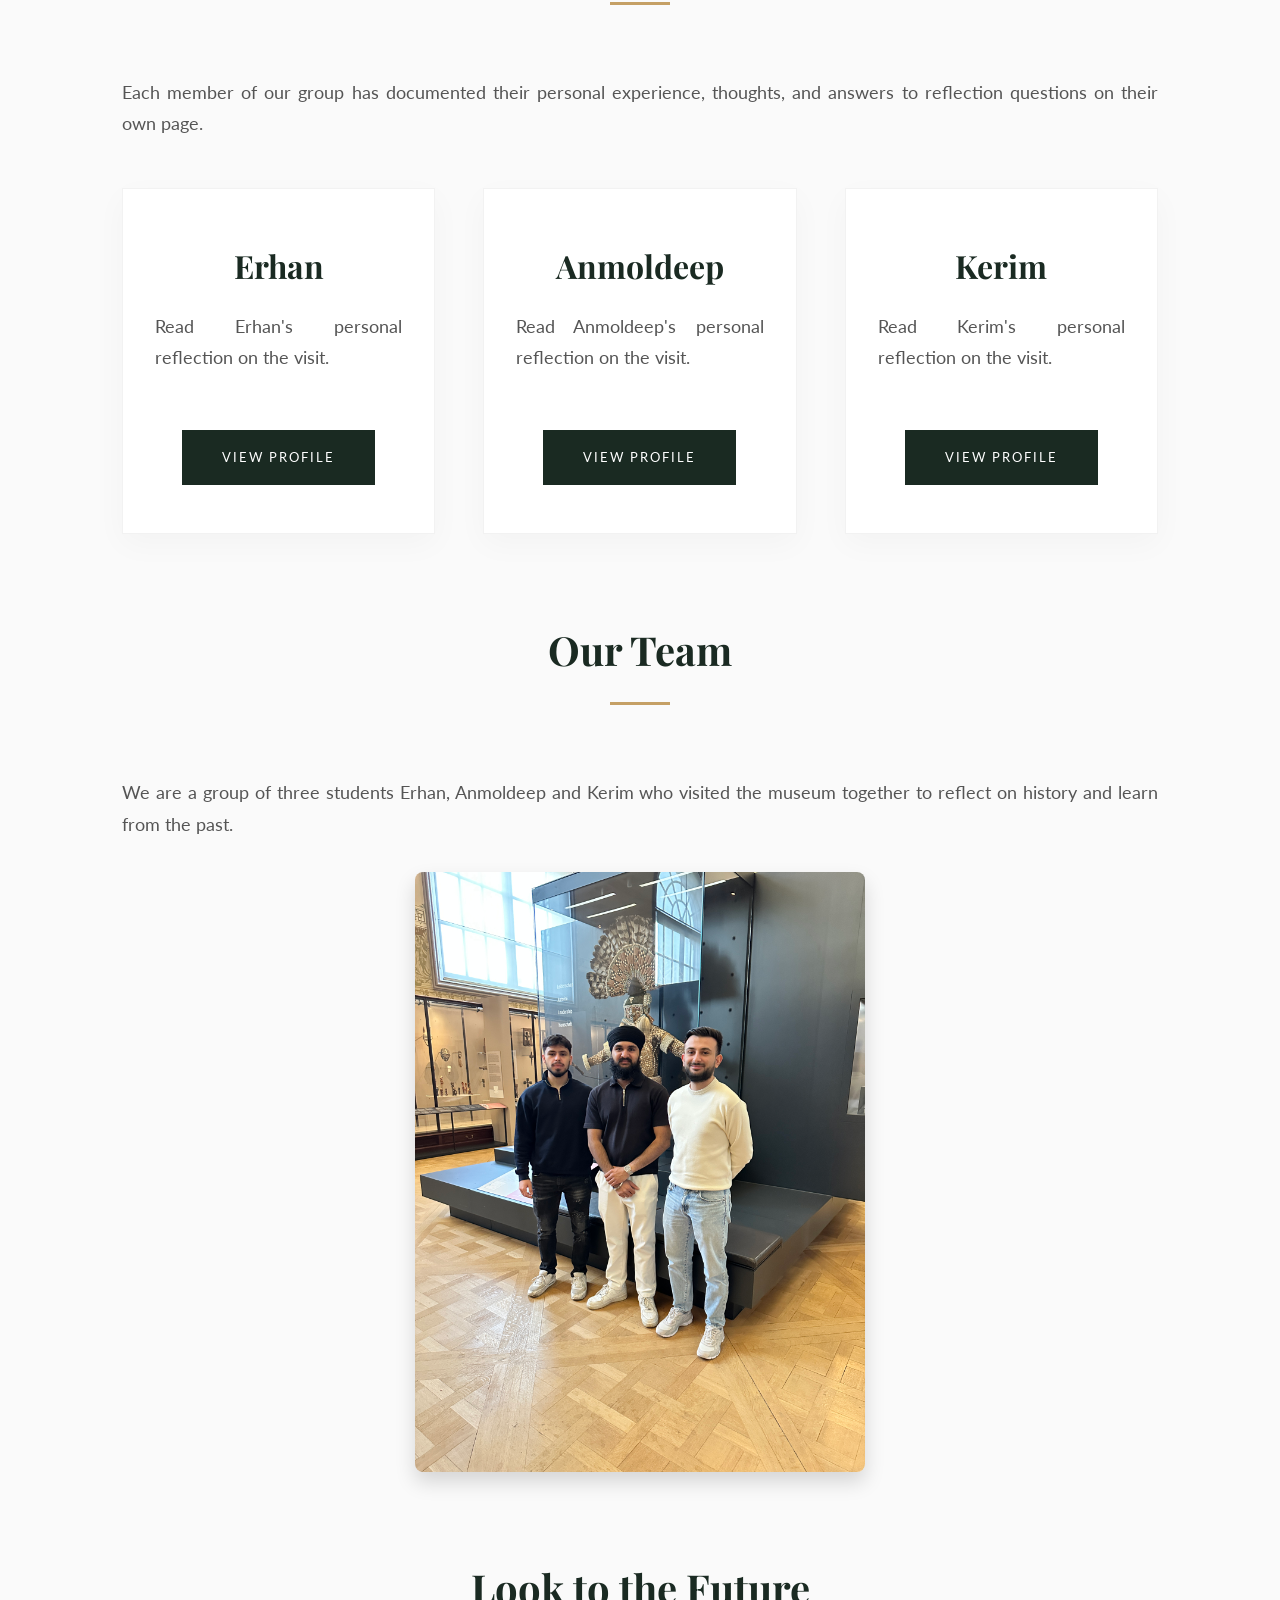
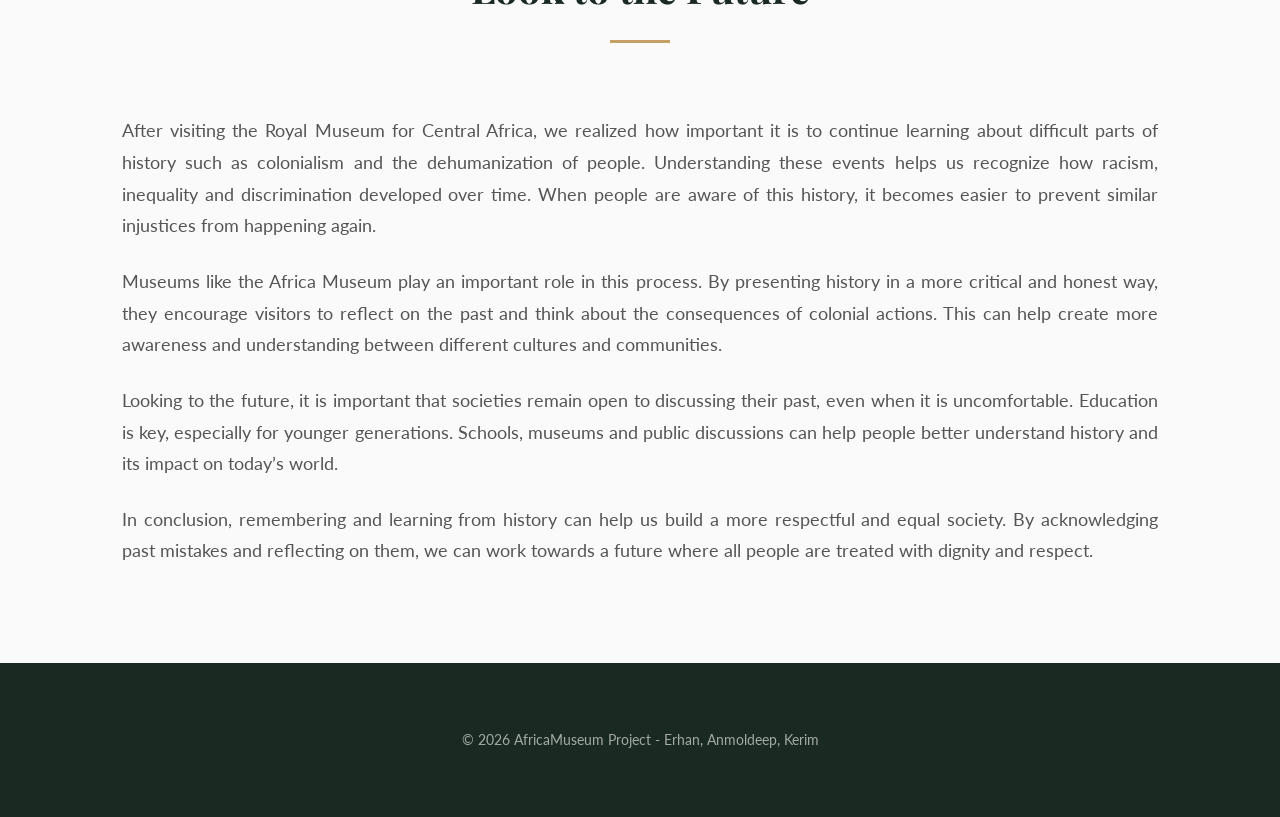
==== commit 9a513bfc: "mobile friendly klein beetje" ====
--- a/index.html
+++ b/index.html
@@ -13,8 +13,13 @@
     <nav class="navbar">
         <div class="container">
             <a href="index.html" class="logo">AfricaMuseum Reflections</a>
+            <div class="menu-toggle" id="mobile-menu">
+                <span class="bar"></span>
+                <span class="bar"></span>
+                <span class="bar"></span>
+            </div>
             <ul class="nav-links">
-                <li><a href="index.html">Home</a></li>
+                <li><a href="index.html" class="active">Home</a></li>
                 <li><a href="erhan.html">Erhan</a></li>
                 <li><a href="anmoldeep.html">Anmoldeep</a></li>
                 <li><a href="kerim.html">Kerim</a></li>
@@ -100,5 +105,14 @@
         <p>&copy; 2026 AfricaMuseum Project - Erhan, Anmoldeep, Kerim</p>
     </footer>
 
+    <script>
+        const menuToggle = document.getElementById('mobile-menu');
+        const navLinks = document.querySelector('.nav-links');
+
+        menuToggle.addEventListener('click', () => {
+            menuToggle.classList.toggle('active');
+            navLinks.classList.toggle('active');
+        });
+    </script>
 </body>
 </html>
--- a/css/style.css
+++ b/css/style.css
@@ -350,9 +350,45 @@
 }
 
 /* Mobile Tweaks */
+.menu-toggle {
+    display: none;
+    flex-direction: column;
+    cursor: pointer;
+}
+
+.menu-toggle .bar {
+    width: 25px;
+    height: 3px;
+    background-color: var(--light-text);
+    margin: 4px 0;
+    transition: 0.4s;
+}
+
 @media (max-width: 768px) {
+    .menu-toggle {
+        display: flex;
+    }
+
     .nav-links {
-        display: none; /* Add JS for hamburger later if needed */
+        display: none;
+        width: 100%;
+        text-align: center;
+        flex-direction: column;
+        gap: 1.5rem;
+        padding-top: 1rem;
+        position: absolute;
+        top: 70px; /* Adjust based on navbar height */
+        left: 0;
+        background-color: var(--primary-color);
+        box-shadow: 0 4px 6px -1px rgba(0, 0, 0, 0.1);
+    }
+
+    .nav-links.active {
+        display: flex;
+    }
+
+    .navbar .container {
+        flex-wrap: wrap;
     }
     
     .hero-content h1 {
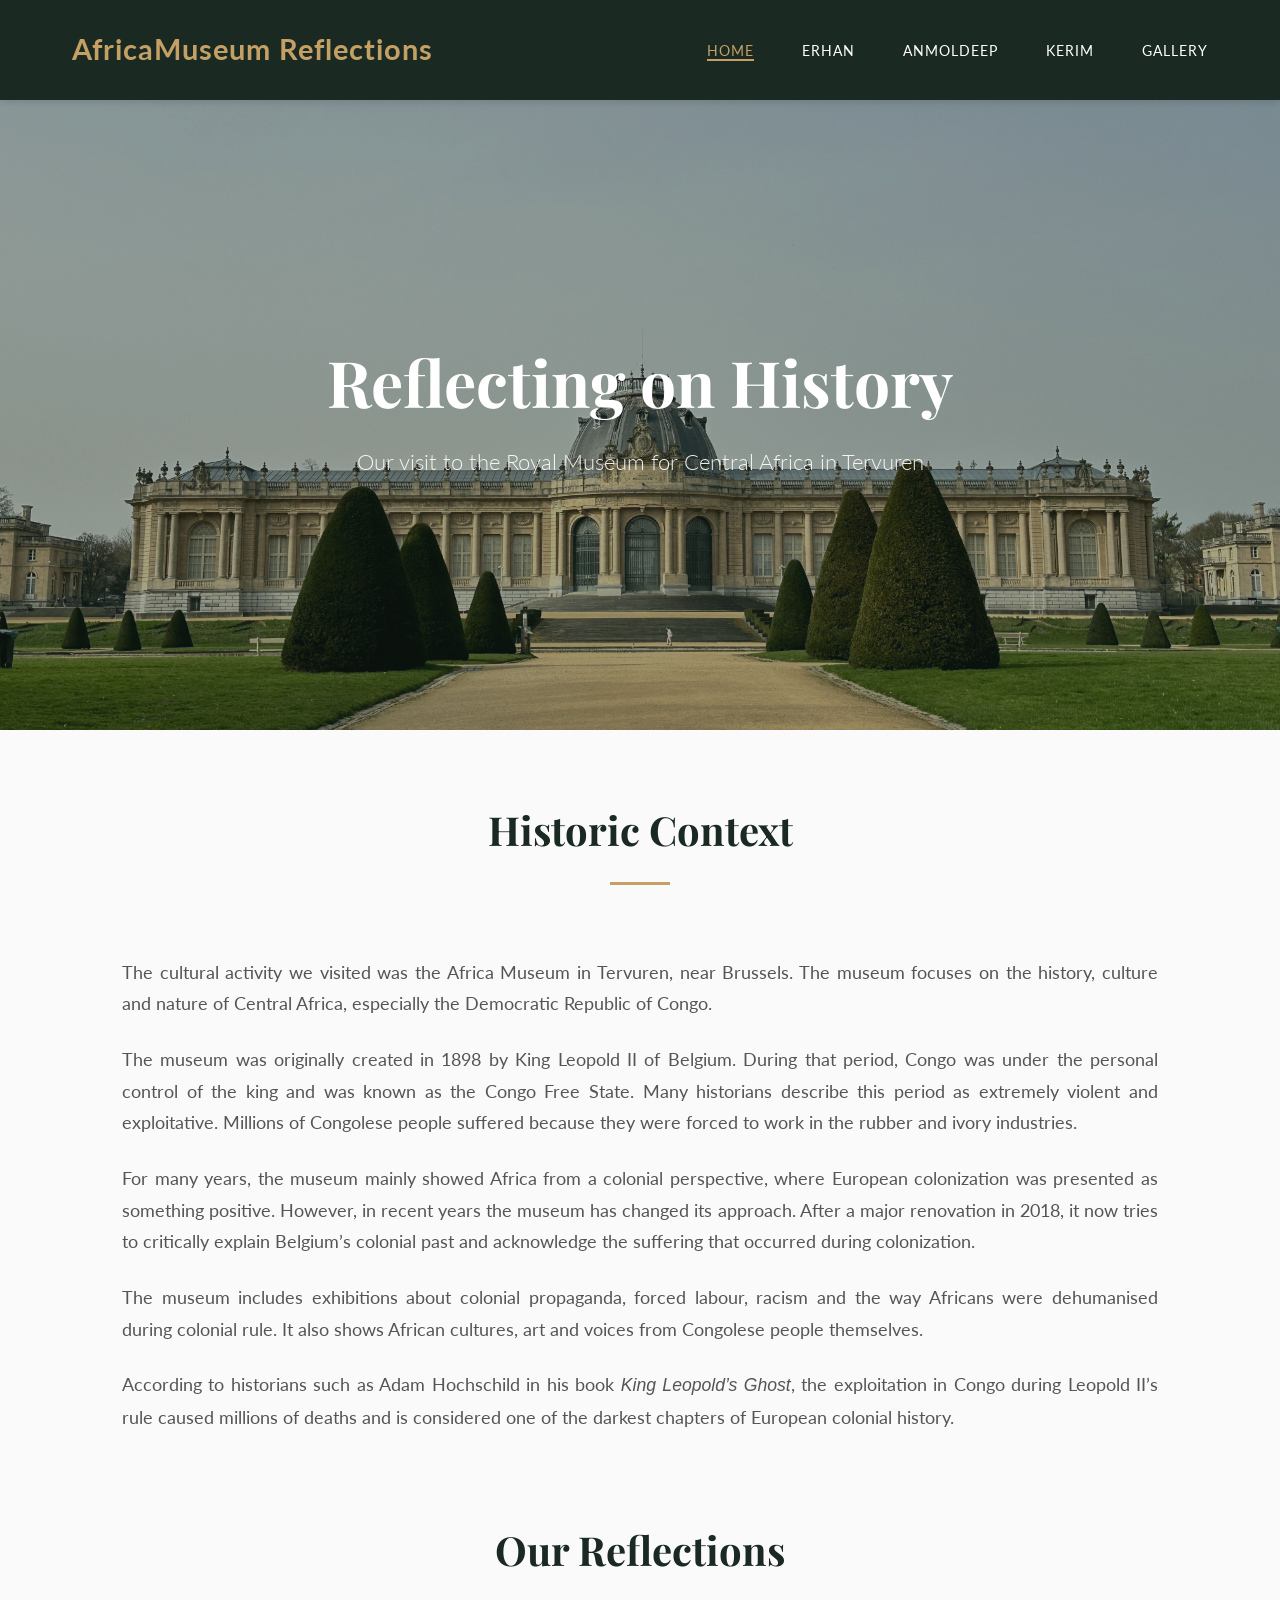
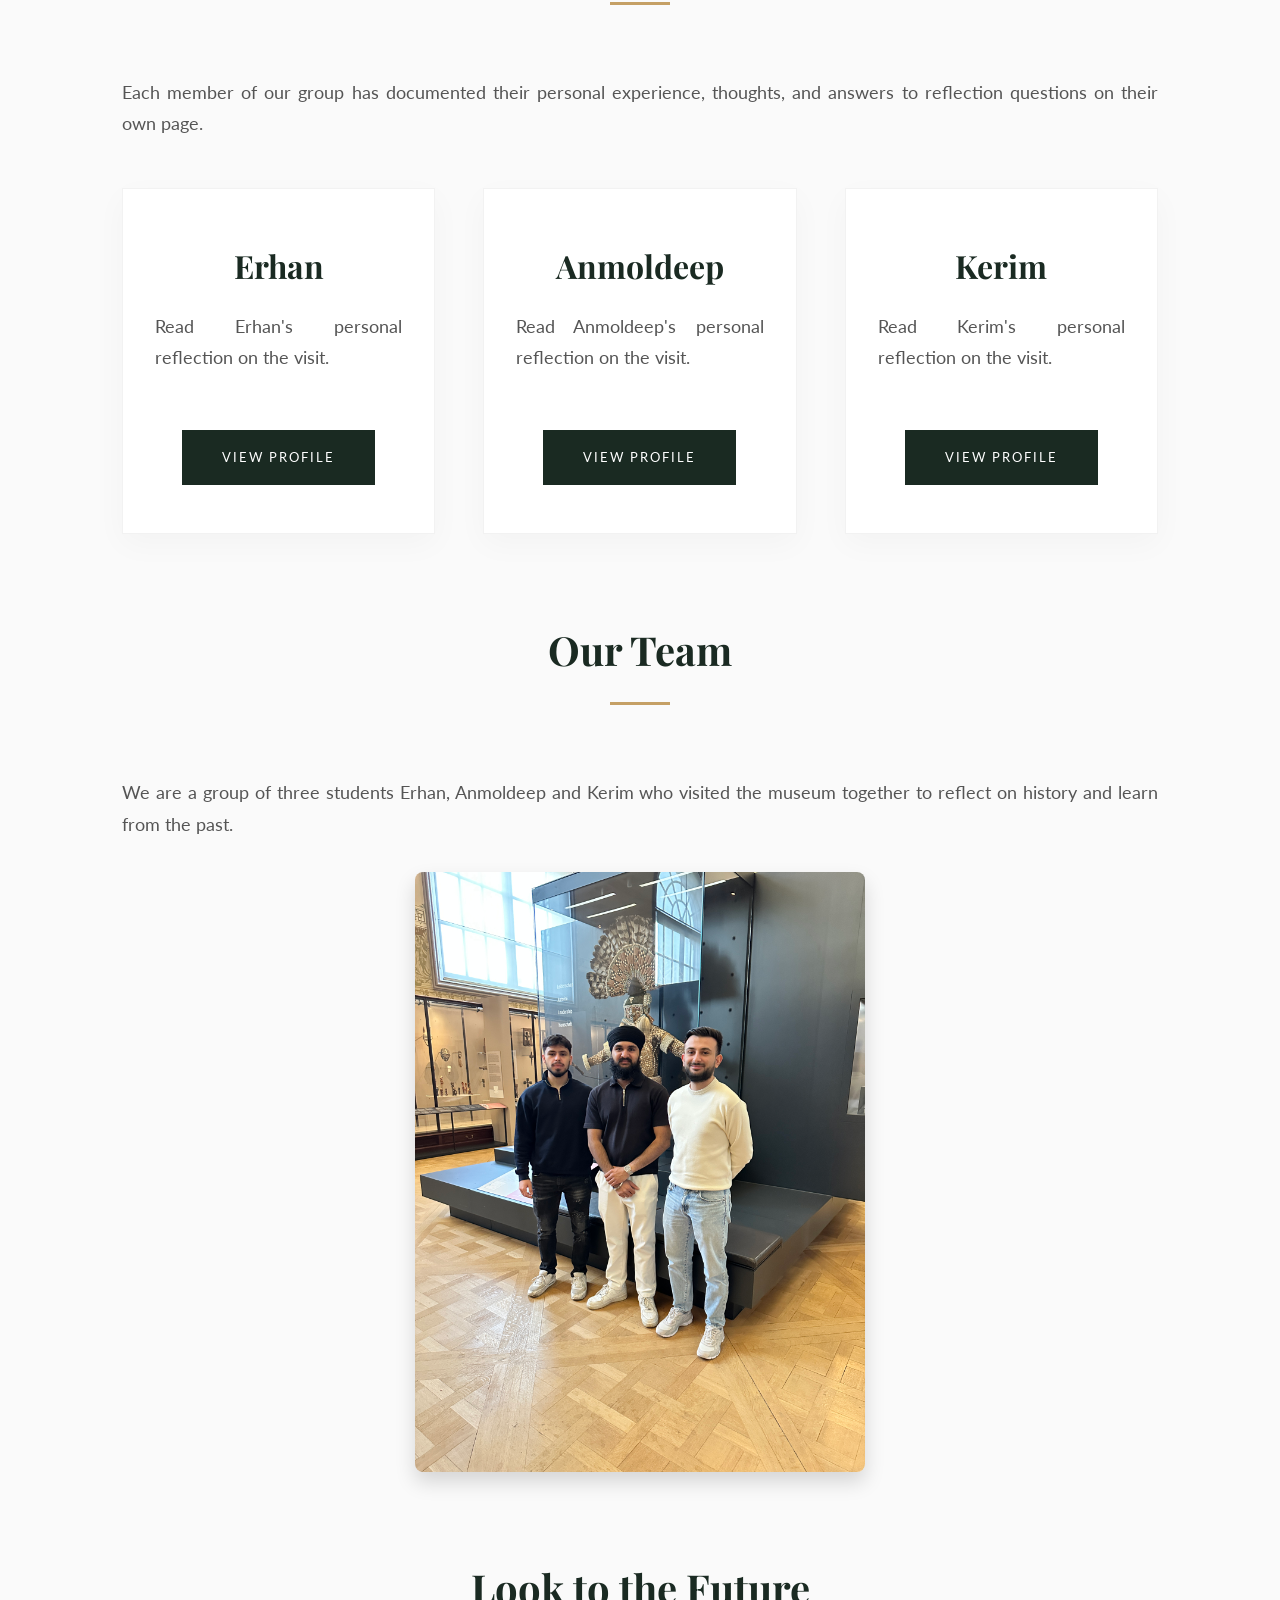
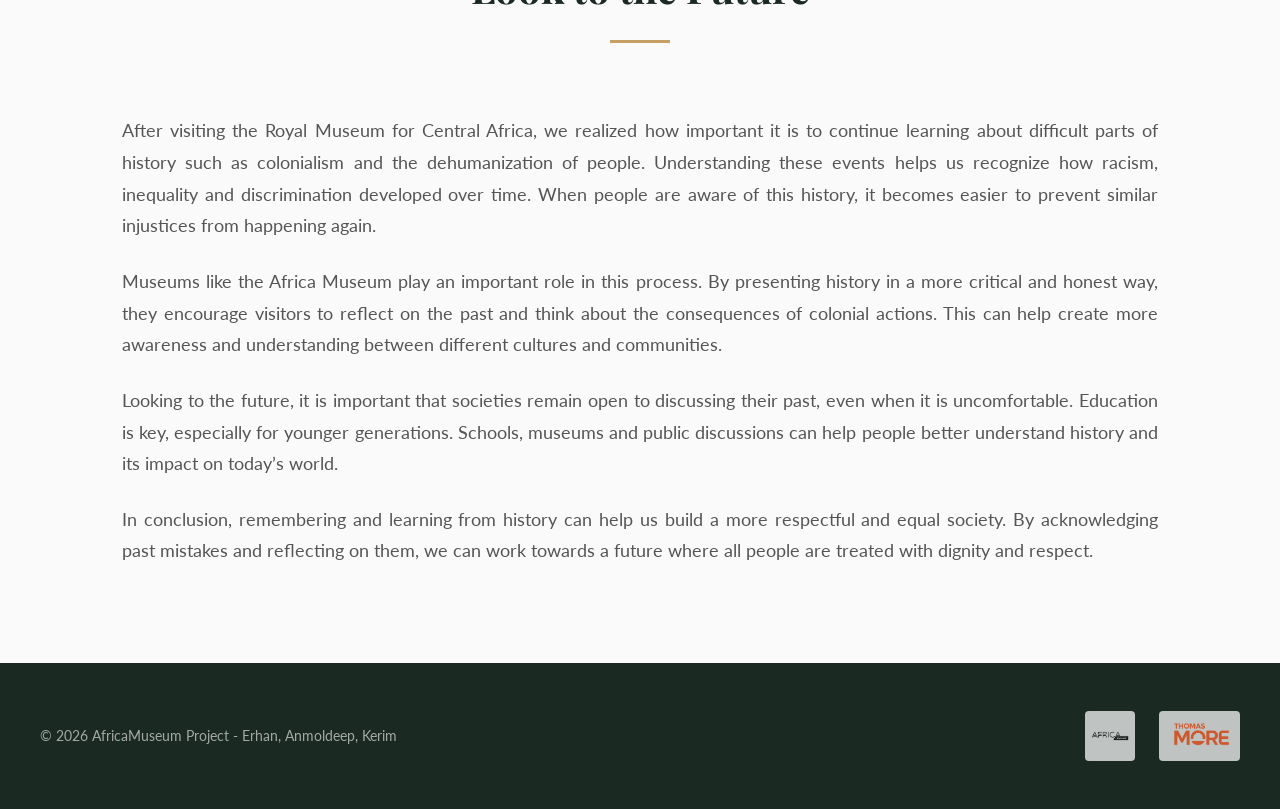
==== commit f636e965: "footer ok" ====
--- a/index.html
+++ b/index.html
@@ -102,7 +102,13 @@
 
     <!-- Footer -->
     <footer>
-        <p>&copy; 2026 AfricaMuseum Project - Erhan, Anmoldeep, Kerim</p>
+        <div class="footer-container">
+            <p>&copy; 2026 AfricaMuseum Project - Erhan, Anmoldeep, Kerim</p>
+            <div class="footer-logos">
+                <img src="images/africa museum logo.png" class="footer-logo" alt="Africa Museum Logo">
+                <img src="images/Logo_Thomas_More.png" class="footer-logo" alt="Thomas More Logo">
+            </div>
+        </div>
     </footer>
 
     <script>
--- a/css/style.css
+++ b/css/style.css
@@ -337,10 +337,48 @@
 footer {
     background-color: var(--primary-color);
     color: rgba(255,255,255,0.6);
-    text-align: center;
-    padding: 4rem 2rem;
+    padding: 3rem 2rem;
     margin-top: 6rem;
     font-size: 0.9rem;
+}
+
+.footer-container {
+    display: flex;
+    justify-content: space-between;
+    align-items: center;
+    max-width: 1200px;
+    margin: 0 auto;
+    flex-wrap: wrap;
+    gap: 1.5rem;
+}
+
+.footer-logos {
+    display: flex;
+    align-items: center;
+    gap: 1.5rem;
+}
+
+.footer-logo {
+    height: 50px;
+    width: auto;
+    max-width: 150px;
+    opacity: 0.8;
+    transition: opacity 0.3s;
+    background-color: rgba(255, 255, 255, 0.9); /* Subtle background for better logo visibility */
+    padding: 5px;
+    border-radius: 4px;
+}
+
+.footer-logo:hover {
+    opacity: 1;
+}
+
+/* Mobile footer tweak */
+@media (max-width: 768px) {
+    .footer-container {
+        flex-direction: column;
+        text-align: center;
+    }
 }
 
 /* Animatie */
